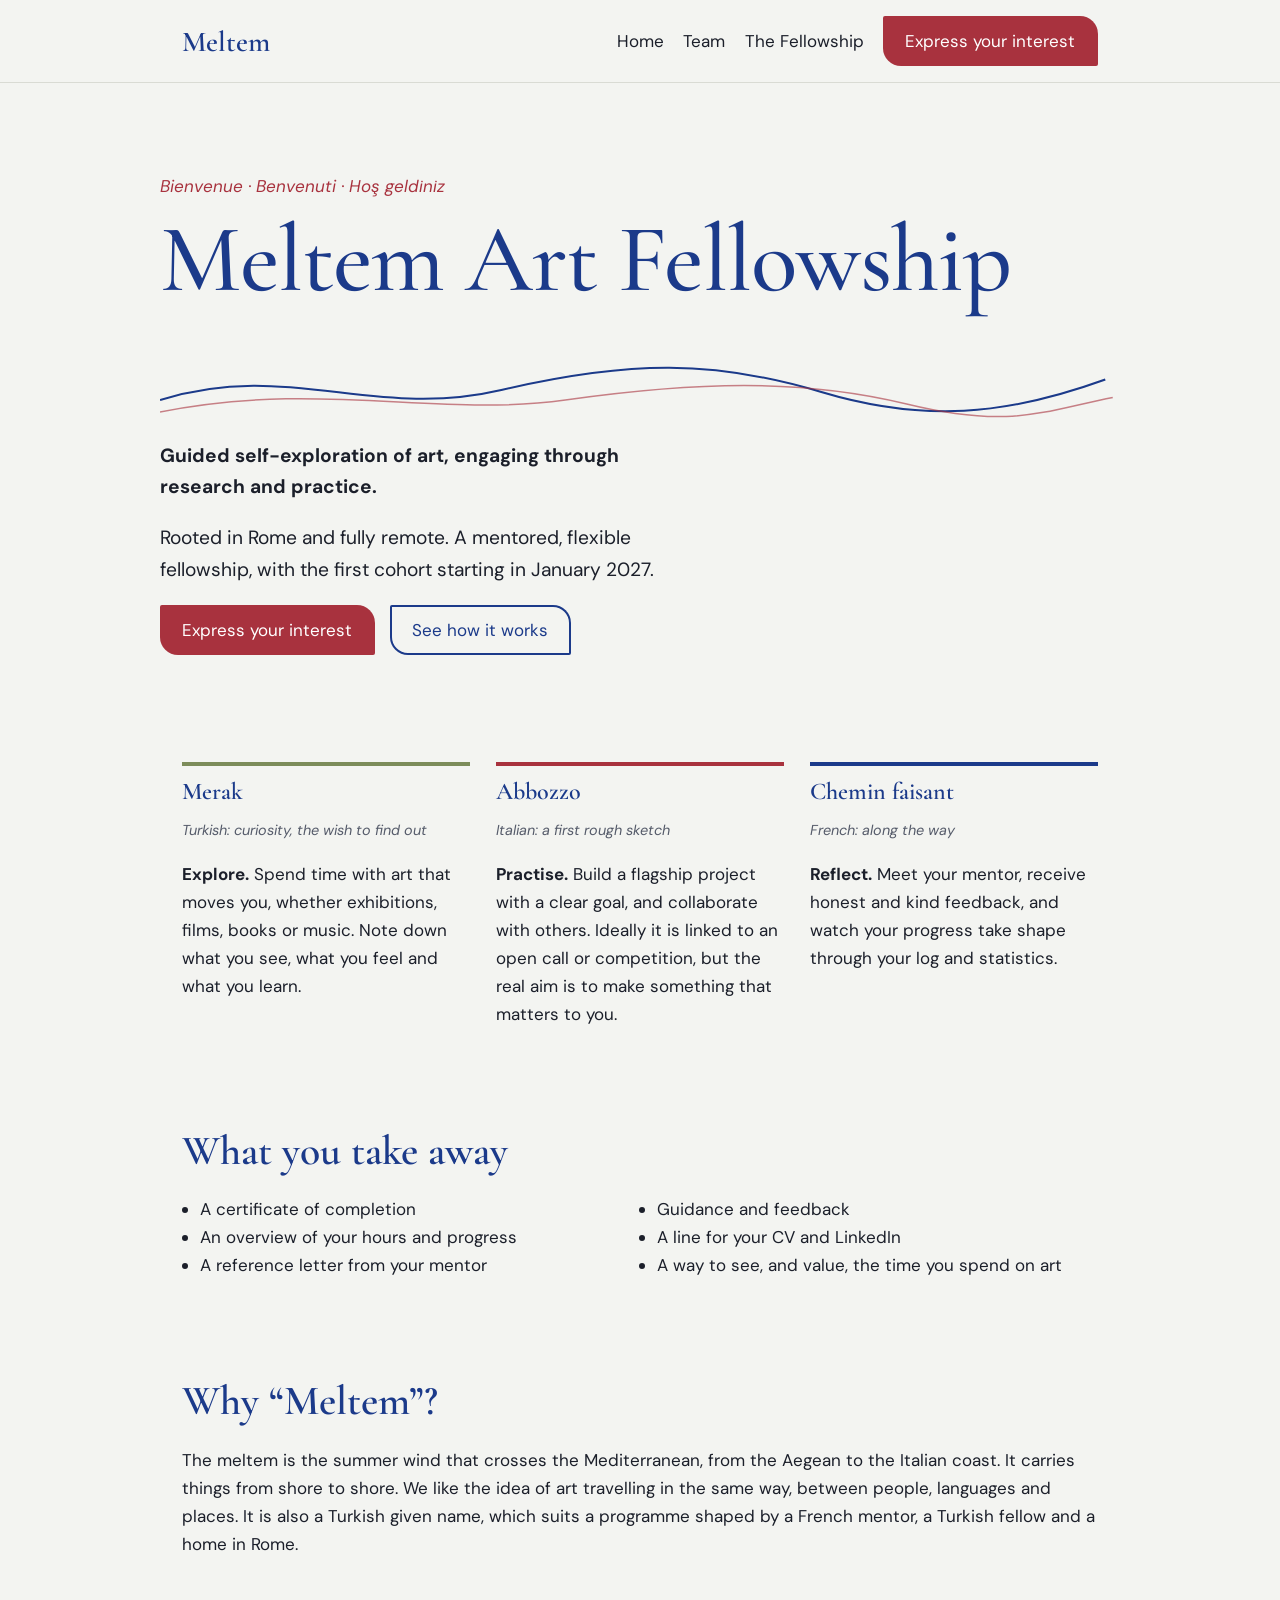
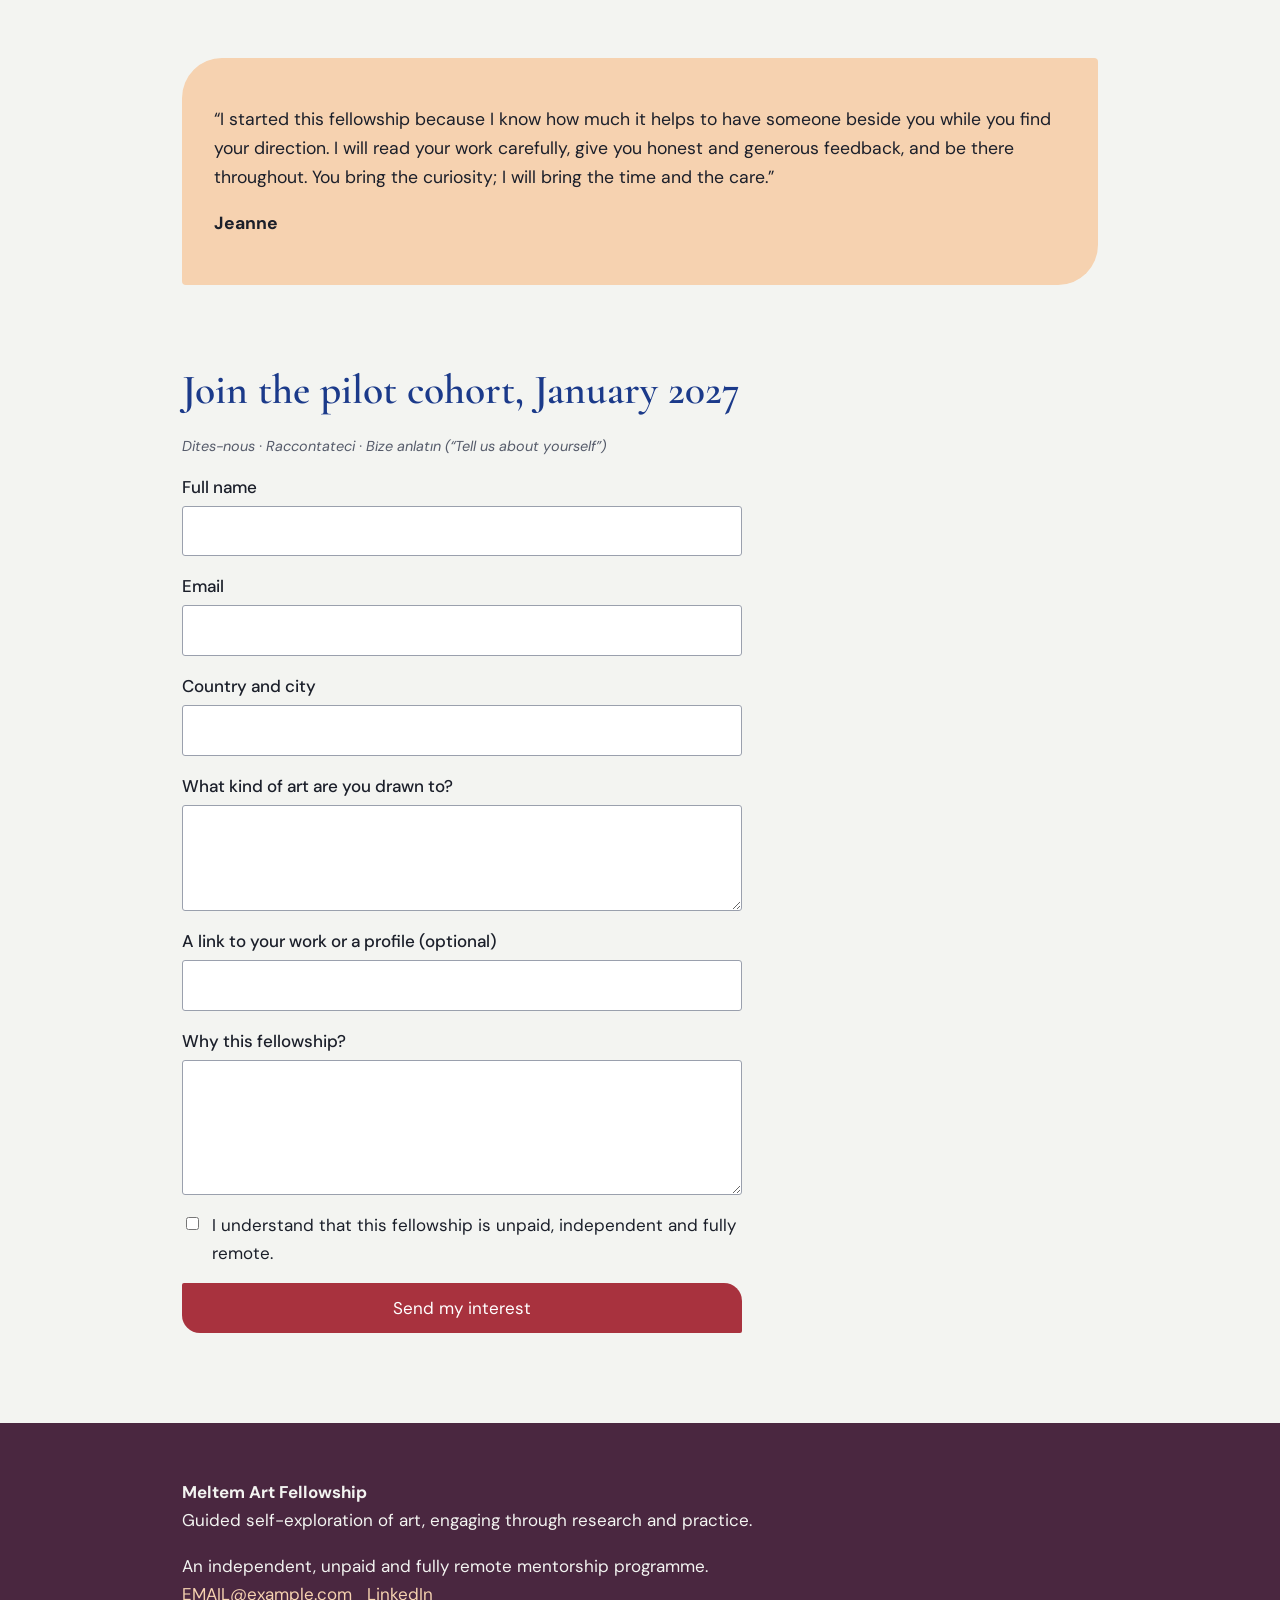
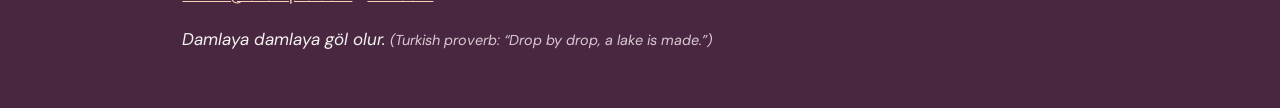
==== index.html @ 4c6376e5 "Add files via upload" ====
<!doctype html><html lang="en-GB"><head><meta charset="utf-8"><meta name="viewport" content="width=device-width,initial-scale=1"><title>Home | Meltem Art Fellowship</title><meta name="description" content="Guided self-exploration of art, engaging through research and practice. An independent, unpaid and fully remote mentorship programme."><link rel="icon" href="data:image/svg+xml,<svg xmlns=%22http://www.w3.org/2000/svg%22 viewBox=%220 0 100 100%22><text y=%2280%22 font-size=%2290%22>🌬</text></svg>"><link rel="preconnect" href="https://fonts.googleapis.com"><link rel="preconnect" href="https://fonts.gstatic.com" crossorigin><link href="https://fonts.googleapis.com/css2?family=Cormorant+Garamond:ital,wght@0,500;0,600;1,500&family=DM+Sans:wght@400;500&display=swap" rel="stylesheet"><link rel="stylesheet" href="style.css"></head><body><header><div class="wrap"><a class="logo" href="index.html">Meltem</a><nav><a href="index.html">Home</a><a href="team.html">Team</a><a href="fellowship.html">The Fellowship</a><a class="btn" href="index.html#interest">Express your interest</a></nav></div></header><main>
<div class="wrap hero"><p class="hello" lang="fr"><em>Bienvenue</em> · <span lang="it">Benvenuti</span> · <span lang="tr">Hoş geldiniz</span></p>
<h1>Meltem Art Fellowship</h1><svg class="wind" viewBox="0 0 900 60" preserveAspectRatio="none" aria-hidden="true"><path d="M0 40 C120 0 200 60 320 30 S520 0 620 32 S800 55 900 14" fill="none" stroke="#1B3A8A" stroke-width="2"/><path d="M0 52 C150 20 260 58 380 40 S600 18 700 44 S830 50 900 36" fill="none" stroke="#A8323E" stroke-width="1.5" opacity=".6"/></svg>
<p class="sub"><strong>Guided self-exploration of art, engaging through research and practice.</strong></p>
<p class="sub">Rooted in Rome and fully remote. A mentored, flexible fellowship, with the first cohort starting in January 2027.</p>
<p><a class="btn" href="#interest">Express your interest</a> &nbsp; <a class="btn alt" href="fellowship.html">See how it works</a></p></div>
<section><div class="wrap pillars">
<div><h3 lang="tr">Merak</h3><p class="tr">Turkish: curiosity, the wish to find out</p><p><strong>Explore.</strong> Spend time with art that moves you, whether exhibitions, films, books or music. Note down what you see, what you feel and what you learn.</p></div>
<div><h3 lang="it">Abbozzo</h3><p class="tr">Italian: a first rough sketch</p><p><strong>Practise.</strong> Build a flagship project with a clear goal, and collaborate with others. Ideally it is linked to an open call or competition, but the real aim is to make something that matters to you.</p></div>
<div><h3 lang="fr">Chemin faisant</h3><p class="tr">French: along the way</p><p><strong>Reflect.</strong> Meet your mentor, receive honest and kind feedback, and watch your progress take shape through your log and statistics.</p></div></div></section>
<section><div class="wrap"><h2>What you take away</h2><ul class="take"><li>A certificate of completion</li><li>An overview of your hours and progress</li><li>A reference letter from your mentor</li><li>Guidance and feedback</li><li>A line for your CV and LinkedIn</li><li>A way to see, and value, the time you spend on art</li></ul></div></section>
<section><div class="wrap"><h2>Why “Meltem”?</h2><p>The meltem is the summer wind that crosses the Mediterranean, from the Aegean to the Italian coast. It carries things from shore to shore. We like the idea of art travelling in the same way, between people, languages and places. It is also a Turkish given name, which suits a programme shaped by a French mentor, a Turkish fellow and a home in Rome.</p></div></section>
<section><div class="wrap"><div class="note"><p>“I started this fellowship because I know how much it helps to have someone beside you while you find your direction. I will read your work carefully, give you honest and generous feedback, and be there throughout. You bring the curiosity; I will bring the time and the care.”</p><p><strong>Jeanne</strong></p></div></div></section>
<section id="interest"><div class="wrap"><h2>Join the pilot cohort, January 2027</h2><p class="tr" lang="fr"><em>Dites-nous</em> · <span lang="it">Raccontateci</span> · <span lang="tr">Bize anlatın</span> <span lang="en-GB">(“Tell us about yourself”)</span></p>
<form id="f" action="https://formspree.io/f/YOUR_FORM_ID" method="POST">
<label>Full name<input name="name" required autocomplete="name"></label>
<label>Email<input type="email" name="email" required autocomplete="email"></label>
<label>Country and city<input name="location"></label>
<label>What kind of art are you drawn to?<textarea name="art_interests" rows="3" required></textarea></label>
<label>A link to your work or a profile (optional)<input type="url" name="link"></label>
<label>Why this fellowship?<textarea name="why" rows="4" required></textarea></label>
<input type="text" name="_gotcha" tabindex="-1" autocomplete="off" style="display:none">
<label class="chk"><input type="checkbox" name="understands_unpaid" value="yes" required><span>I understand that this fellowship is unpaid, independent and fully remote.</span></label>
<button class="btn" type="submit">Send my interest</button>
<p class="err" id="err" role="alert">Something went wrong and your message was not sent. Please try again, or email us directly.</p></form>
<p class="ok" id="ok" role="status">Thank you, <em lang="fr">merci</em>, <em lang="it">grazie</em>, <em lang="tr">teşekkürler</em>. We will be in touch by email soon.</p></div></section>
<script>
const f=document.getElementById("f");f.addEventListener("submit",async e=>{e.preventDefault();document.getElementById("err").style.display="none";
try{const r=await fetch(f.action,{method:"POST",body:new FormData(f),headers:{Accept:"application/json"}});
if(r.ok){f.style.display="none";document.getElementById("ok").style.display="block"}else throw 0}catch(_){document.getElementById("err").style.display="block"}});
</script>
</main><footer><div class="wrap"><p><strong>Meltem Art Fellowship</strong><br>Guided self-exploration of art, engaging through research and practice.</p><p>An independent, unpaid and fully remote mentorship programme.<br><a href="mailto:EMAIL@example.com">EMAIL@example.com</a> &nbsp; <a href="LINKEDIN_URL">LinkedIn</a></p><p lang="tr"><em>Damlaya damlaya göl olur.</em> <span class="tr" lang="en-GB">(Turkish proverb: “Drop by drop, a lake is made.”)</span></p></div></footer></body></html>
---- style.css ----
:root{--limewash:#F3F4F1;--lapis:#1B3A8A;--pomegranate:#A8323E;--fig:#4A2740;--sage:#7C8C5A;--apricot:#F6D2B0;--lemon:#F2C94C;--ink:#1B1F2A}
*{box-sizing:border-box}html{scroll-behavior:smooth}
body{margin:0;background:var(--limewash);color:var(--ink);font:17px/1.65 "DM Sans",system-ui,sans-serif}
h1,h2,h3{font-family:"Cormorant Garamond",Georgia,serif;color:var(--lapis);line-height:1.1;font-weight:600;margin:0 0 .5em}
h1{font-size:clamp(3rem,9vw,6rem);font-weight:500;letter-spacing:-.01em}h2{font-size:clamp(1.9rem,4vw,2.6rem)}h3{font-size:1.5rem}
a{color:var(--lapis)}a:focus-visible,button:focus-visible,input:focus-visible,textarea:focus-visible,summary:focus-visible{outline:3px solid var(--pomegranate);outline-offset:3px}
.wrap{max-width:960px;margin:0 auto;padding:0 1.4rem}
header{border-bottom:1px solid #d9dbd4}header .wrap{display:flex;flex-wrap:wrap;gap:.8rem 1.6rem;align-items:center;justify-content:space-between;padding-top:1rem;padding-bottom:1rem}
.logo{font:600 1.8rem "Cormorant Garamond",serif;color:var(--lapis);text-decoration:none}
nav{display:flex;flex-wrap:wrap;gap:1.2rem;align-items:center}nav a{text-decoration:none;color:var(--ink)}nav a:hover{color:var(--pomegranate)}
.btn{display:inline-block;background:var(--pomegranate);color:#fff;padding:.7rem 1.4rem;border-radius:2px 18px 2px 18px;text-decoration:none;border:0;font:inherit;cursor:pointer}
.btn:hover{background:var(--fig)}.btn.alt{background:none;color:var(--lapis);box-shadow:inset 0 0 0 2px var(--lapis)}
.hero{padding:4.5rem 0 3rem;position:relative}.hero p.sub{max-width:34rem;font-size:1.2rem}
.hello{color:var(--pomegranate);font-style:italic;margin-bottom:.4rem}
.wind{display:block;width:100%;height:60px;margin:1rem 0}
section{padding:2.6rem 0}.tr{font-size:.9rem;color:#555b6a;font-style:italic}
.pillars{display:grid;gap:1.6rem;grid-template-columns:repeat(auto-fit,minmax(240px,1fr))}
.pillars div{border-top:4px solid var(--sage);padding-top:.8rem}.pillars div:nth-child(2){border-color:var(--pomegranate)}.pillars div:nth-child(3){border-color:var(--lapis)}
.pillars h3{margin:0}
.note{background:var(--apricot);padding:1.8rem 2rem;border-radius:40px 4px 40px 4px;font-size:1.1rem}
.take{columns:2 260px;padding-left:1.1rem}
form{display:grid;gap:1rem;max-width:560px}label{display:grid;gap:.3rem;font-weight:500}
input,textarea{font:inherit;padding:.65rem .8rem;border:1px solid #9aa0ad;border-radius:3px;background:#fff}
.chk{display:flex;gap:.6rem;font-weight:400;align-items:flex-start}.chk input{margin-top:.4rem}
.ok{background:#e3e8d6;padding:1rem;border-left:4px solid var(--sage);display:none}.err{color:var(--pomegranate);display:none}
.person{display:grid;grid-template-columns:140px 1fr;gap:1.6rem;margin:1.6rem 0;align-items:start}
.ph{aspect-ratio:1;background:var(--apricot);display:grid;place-items:center;color:var(--fig);font-style:italic;border-radius:70px 4px 70px 4px;text-align:center;font-size:.9rem}
.ph.s{background:#e3e8d6;border-radius:4px 70px 4px 70px}
@media(max-width:560px){.person{grid-template-columns:1fr}.ph{max-width:140px}}
ol.steps{padding-left:1.2rem}ol.steps li{margin-bottom:.8rem;padding-left:.3rem}
details{border-bottom:1px solid #d0d3cb;padding:.9rem 0}summary{cursor:pointer;font-weight:600;color:var(--lapis)}details p{margin:.6rem 0 0}
footer{background:var(--fig);color:var(--limewash);padding:2.4rem 0;margin-top:3rem}footer a{color:var(--apricot)}footer .tr{color:#d9c9d3}
@media(prefers-reduced-motion:no-preference){.wind path{stroke-dasharray:900;stroke-dashoffset:900;animation:d 3s ease forwards}@keyframes d{to{stroke-dashoffset:0}}}
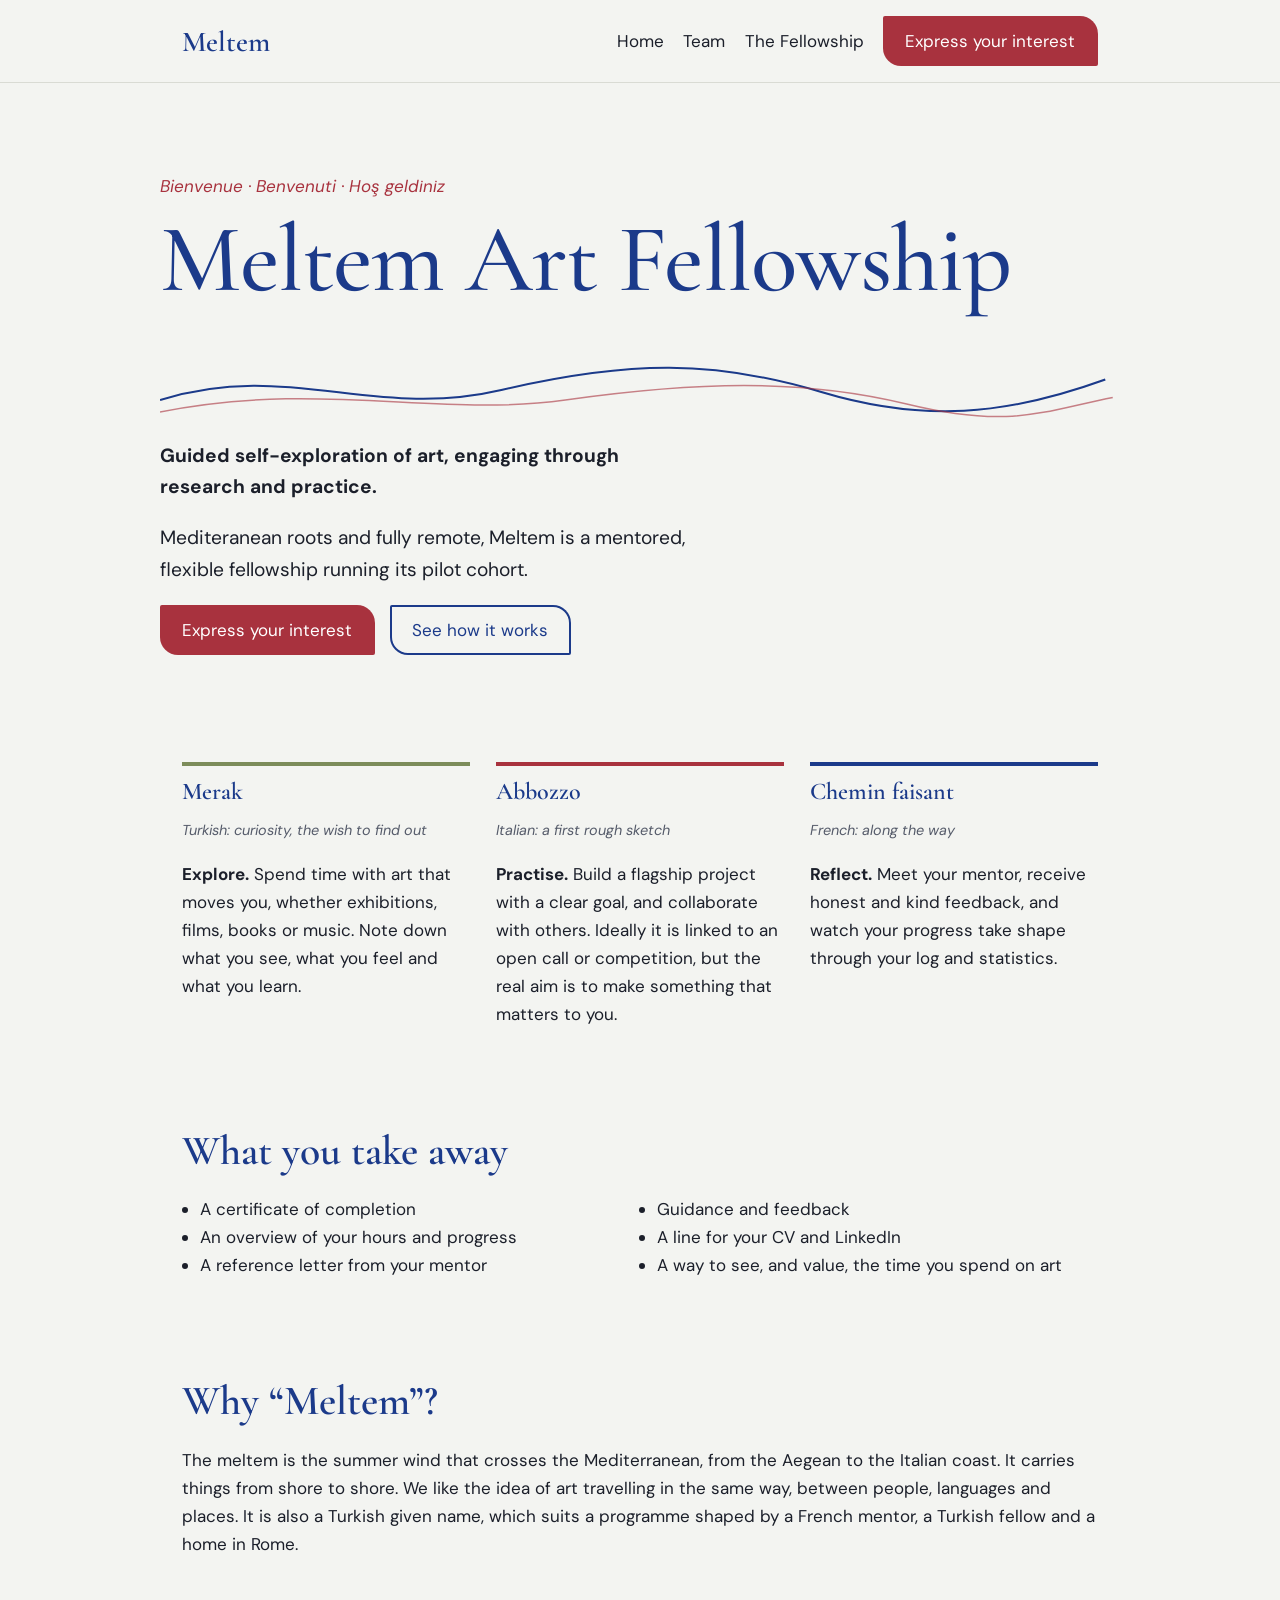
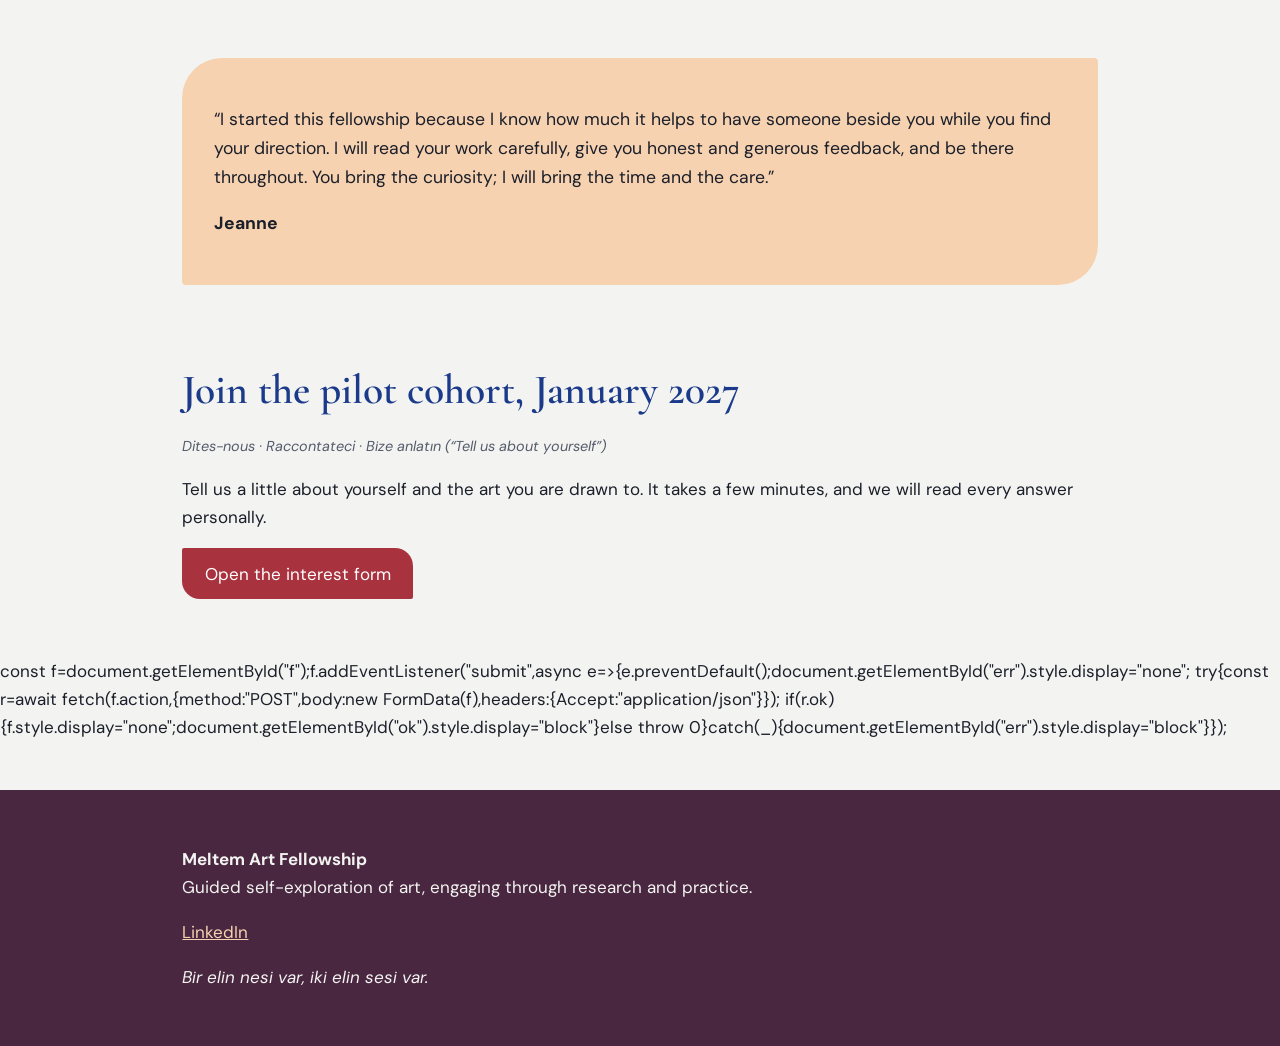
==== commit e29219cf: "Update index.html" ====
--- a/index.html
+++ b/index.html
@@ -2,7 +2,7 @@
 <div class="wrap hero"><p class="hello" lang="fr"><em>Bienvenue</em> · <span lang="it">Benvenuti</span> · <span lang="tr">Hoş geldiniz</span></p>
 <h1>Meltem Art Fellowship</h1><svg class="wind" viewBox="0 0 900 60" preserveAspectRatio="none" aria-hidden="true"><path d="M0 40 C120 0 200 60 320 30 S520 0 620 32 S800 55 900 14" fill="none" stroke="#1B3A8A" stroke-width="2"/><path d="M0 52 C150 20 260 58 380 40 S600 18 700 44 S830 50 900 36" fill="none" stroke="#A8323E" stroke-width="1.5" opacity=".6"/></svg>
 <p class="sub"><strong>Guided self-exploration of art, engaging through research and practice.</strong></p>
-<p class="sub">Rooted in Rome and fully remote. A mentored, flexible fellowship, with the first cohort starting in January 2027.</p>
+<p class="sub">Mediteranean roots and fully remote, Meltem is a mentored, flexible fellowship running its pilot cohort.</p>
 <p><a class="btn" href="#interest">Express your interest</a> &nbsp; <a class="btn alt" href="fellowship.html">See how it works</a></p></div>
 <section><div class="wrap pillars">
 <div><h3 lang="tr">Merak</h3><p class="tr">Turkish: curiosity, the wish to find out</p><p><strong>Explore.</strong> Spend time with art that moves you, whether exhibitions, films, books or music. Note down what you see, what you feel and what you learn.</p></div>
@@ -12,21 +12,10 @@
 <section><div class="wrap"><h2>Why “Meltem”?</h2><p>The meltem is the summer wind that crosses the Mediterranean, from the Aegean to the Italian coast. It carries things from shore to shore. We like the idea of art travelling in the same way, between people, languages and places. It is also a Turkish given name, which suits a programme shaped by a French mentor, a Turkish fellow and a home in Rome.</p></div></section>
 <section><div class="wrap"><div class="note"><p>“I started this fellowship because I know how much it helps to have someone beside you while you find your direction. I will read your work carefully, give you honest and generous feedback, and be there throughout. You bring the curiosity; I will bring the time and the care.”</p><p><strong>Jeanne</strong></p></div></div></section>
 <section id="interest"><div class="wrap"><h2>Join the pilot cohort, January 2027</h2><p class="tr" lang="fr"><em>Dites-nous</em> · <span lang="it">Raccontateci</span> · <span lang="tr">Bize anlatın</span> <span lang="en-GB">(“Tell us about yourself”)</span></p>
-<form id="f" action="https://formspree.io/f/YOUR_FORM_ID" method="POST">
-<label>Full name<input name="name" required autocomplete="name"></label>
-<label>Email<input type="email" name="email" required autocomplete="email"></label>
-<label>Country and city<input name="location"></label>
-<label>What kind of art are you drawn to?<textarea name="art_interests" rows="3" required></textarea></label>
-<label>A link to your work or a profile (optional)<input type="url" name="link"></label>
-<label>Why this fellowship?<textarea name="why" rows="4" required></textarea></label>
-<input type="text" name="_gotcha" tabindex="-1" autocomplete="off" style="display:none">
-<label class="chk"><input type="checkbox" name="understands_unpaid" value="yes" required><span>I understand that this fellowship is unpaid, independent and fully remote.</span></label>
-<button class="btn" type="submit">Send my interest</button>
-<p class="err" id="err" role="alert">Something went wrong and your message was not sent. Please try again, or email us directly.</p></form>
-<p class="ok" id="ok" role="status">Thank you, <em lang="fr">merci</em>, <em lang="it">grazie</em>, <em lang="tr">teşekkürler</em>. We will be in touch by email soon.</p></div></section>
-<script>
+<p>Tell us a little about yourself and the art you are drawn to. It takes a few minutes, and we will read every answer personally.</p>
+<p><a class="btn" href="https://forms.gle/pwZK6wfSBd78i68z5" target="_blank" rel="noopener">Open the interest form</a></p></div></section>
 const f=document.getElementById("f");f.addEventListener("submit",async e=>{e.preventDefault();document.getElementById("err").style.display="none";
 try{const r=await fetch(f.action,{method:"POST",body:new FormData(f),headers:{Accept:"application/json"}});
 if(r.ok){f.style.display="none";document.getElementById("ok").style.display="block"}else throw 0}catch(_){document.getElementById("err").style.display="block"}});
 </script>
-</main><footer><div class="wrap"><p><strong>Meltem Art Fellowship</strong><br>Guided self-exploration of art, engaging through research and practice.</p><p>An independent, unpaid and fully remote mentorship programme.<br><a href="mailto:EMAIL@example.com">EMAIL@example.com</a> &nbsp; <a href="LINKEDIN_URL">LinkedIn</a></p><p lang="tr"><em>Damlaya damlaya göl olur.</em> <span class="tr" lang="en-GB">(Turkish proverb: “Drop by drop, a lake is made.”)</span></p></div></footer></body></html>
+</main><footer><div class="wrap"><p><strong>Meltem Art Fellowship</strong><br>Guided self-exploration of art, engaging through research and practice.</p><p><a href="LINKEDIN_URL">LinkedIn</a></p><p lang="tr"><em>Bir elin nesi var, iki elin sesi var.</em></p></div></footer></body></html>
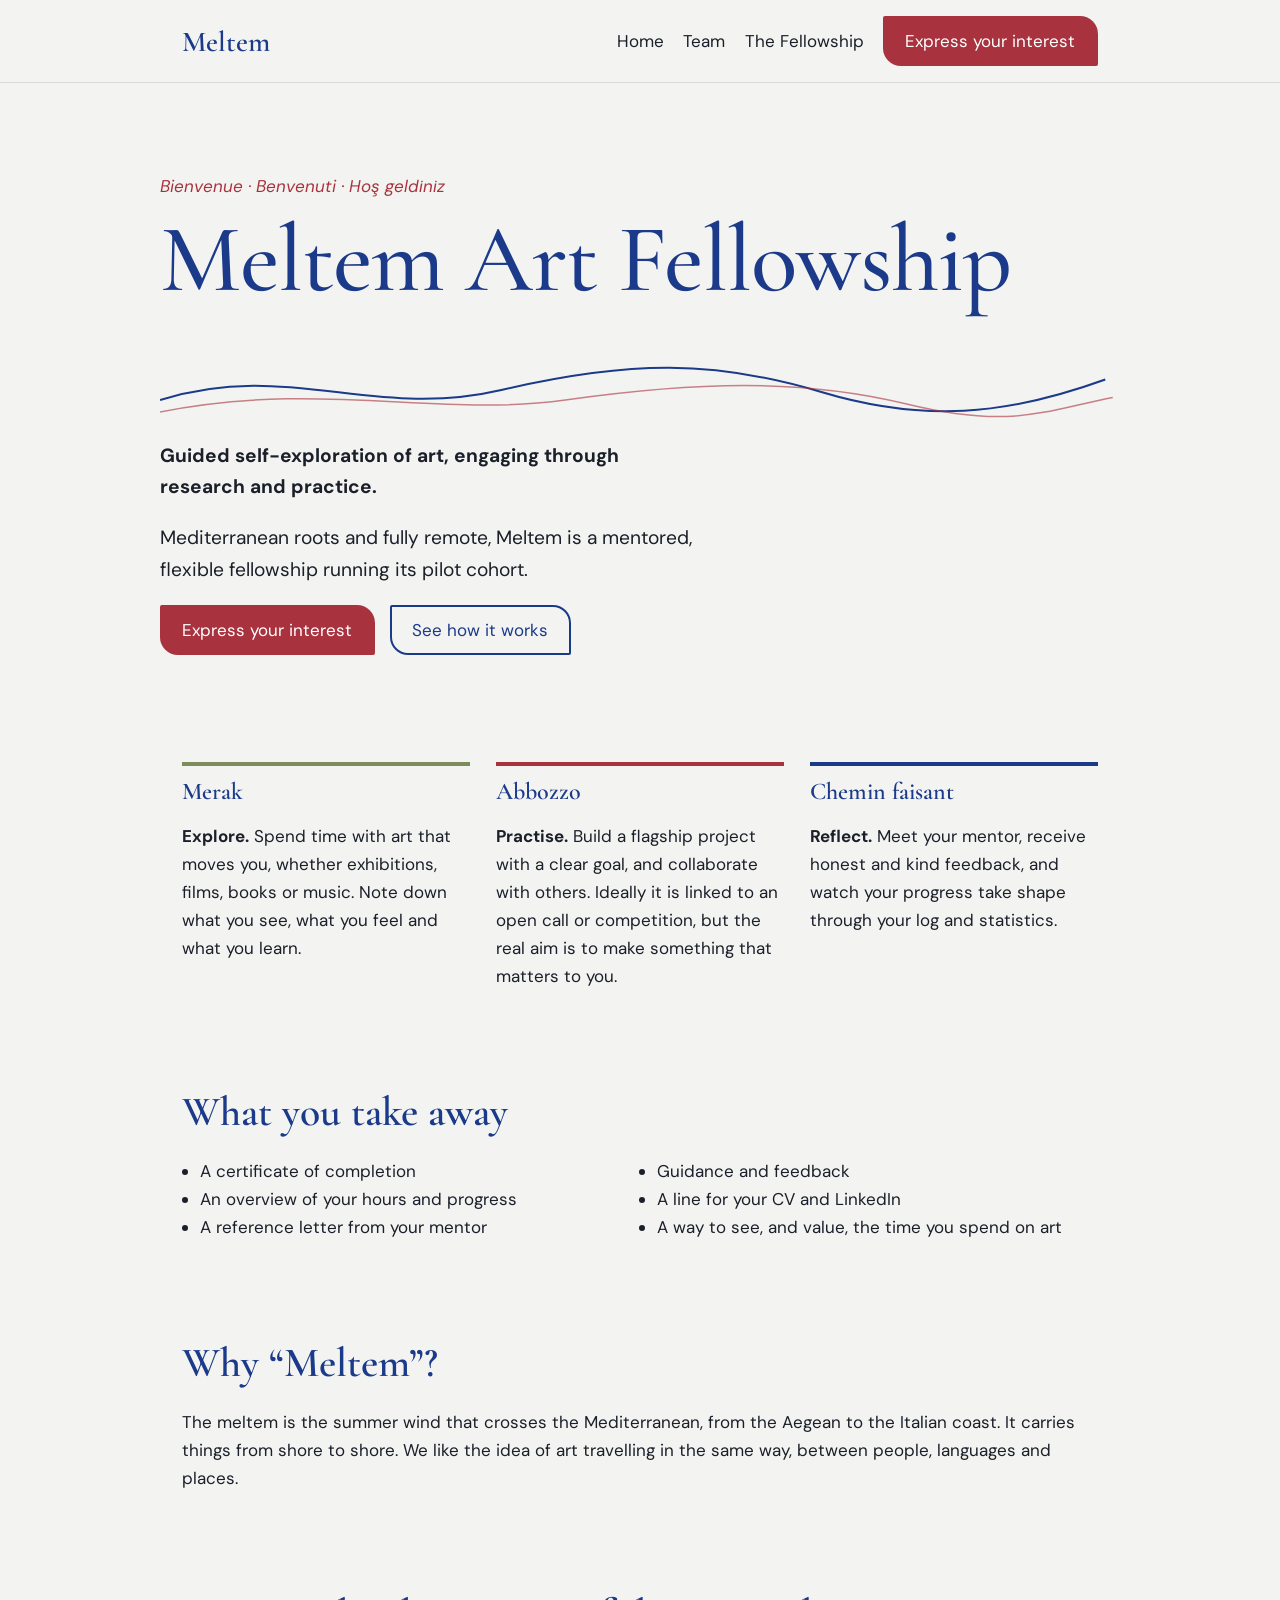
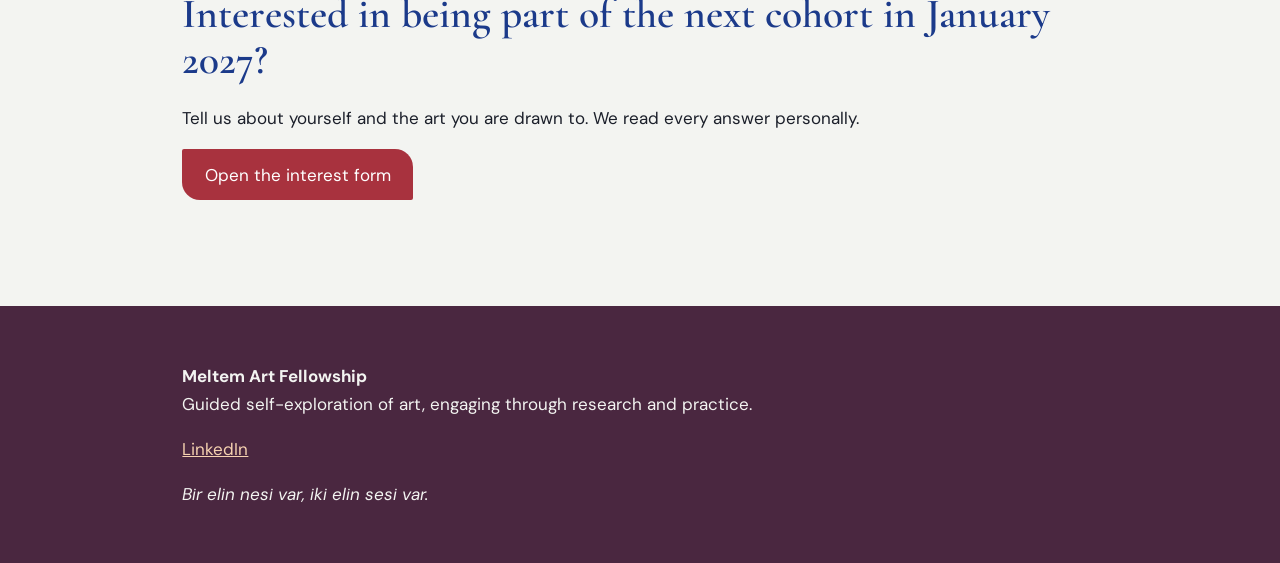
==== commit da48f34d: "Update index.html" ====
--- a/index.html
+++ b/index.html
@@ -2,20 +2,15 @@
 <div class="wrap hero"><p class="hello" lang="fr"><em>Bienvenue</em> · <span lang="it">Benvenuti</span> · <span lang="tr">Hoş geldiniz</span></p>
 <h1>Meltem Art Fellowship</h1><svg class="wind" viewBox="0 0 900 60" preserveAspectRatio="none" aria-hidden="true"><path d="M0 40 C120 0 200 60 320 30 S520 0 620 32 S800 55 900 14" fill="none" stroke="#1B3A8A" stroke-width="2"/><path d="M0 52 C150 20 260 58 380 40 S600 18 700 44 S830 50 900 36" fill="none" stroke="#A8323E" stroke-width="1.5" opacity=".6"/></svg>
 <p class="sub"><strong>Guided self-exploration of art, engaging through research and practice.</strong></p>
-<p class="sub">Mediteranean roots and fully remote, Meltem is a mentored, flexible fellowship running its pilot cohort.</p>
+<p class="sub">Mediterranean roots and fully remote, Meltem is a mentored, flexible fellowship running its pilot cohort.</p>
 <p><a class="btn" href="#interest">Express your interest</a> &nbsp; <a class="btn alt" href="fellowship.html">See how it works</a></p></div>
 <section><div class="wrap pillars">
-<div><h3 lang="tr">Merak</h3><p class="tr">Turkish: curiosity, the wish to find out</p><p><strong>Explore.</strong> Spend time with art that moves you, whether exhibitions, films, books or music. Note down what you see, what you feel and what you learn.</p></div>
-<div><h3 lang="it">Abbozzo</h3><p class="tr">Italian: a first rough sketch</p><p><strong>Practise.</strong> Build a flagship project with a clear goal, and collaborate with others. Ideally it is linked to an open call or competition, but the real aim is to make something that matters to you.</p></div>
-<div><h3 lang="fr">Chemin faisant</h3><p class="tr">French: along the way</p><p><strong>Reflect.</strong> Meet your mentor, receive honest and kind feedback, and watch your progress take shape through your log and statistics.</p></div></div></section>
+<div><h3 lang="tr">Merak</h3><p><strong>Explore.</strong> Spend time with art that moves you, whether exhibitions, films, books or music. Note down what you see, what you feel and what you learn.</p></div>
+<div><h3 lang="it">Abbozzo</h3><p><strong>Practise.</strong> Build a flagship project with a clear goal, and collaborate with others. Ideally it is linked to an open call or competition, but the real aim is to make something that matters to you.</p></div>
+<div><h3 lang="fr">Chemin faisant</h3><p><strong>Reflect.</strong> Meet your mentor, receive honest and kind feedback, and watch your progress take shape through your log and statistics.</p></div></div></section>
 <section><div class="wrap"><h2>What you take away</h2><ul class="take"><li>A certificate of completion</li><li>An overview of your hours and progress</li><li>A reference letter from your mentor</li><li>Guidance and feedback</li><li>A line for your CV and LinkedIn</li><li>A way to see, and value, the time you spend on art</li></ul></div></section>
-<section><div class="wrap"><h2>Why “Meltem”?</h2><p>The meltem is the summer wind that crosses the Mediterranean, from the Aegean to the Italian coast. It carries things from shore to shore. We like the idea of art travelling in the same way, between people, languages and places. It is also a Turkish given name, which suits a programme shaped by a French mentor, a Turkish fellow and a home in Rome.</p></div></section>
-<section><div class="wrap"><div class="note"><p>“I started this fellowship because I know how much it helps to have someone beside you while you find your direction. I will read your work carefully, give you honest and generous feedback, and be there throughout. You bring the curiosity; I will bring the time and the care.”</p><p><strong>Jeanne</strong></p></div></div></section>
-<section id="interest"><div class="wrap"><h2>Join the pilot cohort, January 2027</h2><p class="tr" lang="fr"><em>Dites-nous</em> · <span lang="it">Raccontateci</span> · <span lang="tr">Bize anlatın</span> <span lang="en-GB">(“Tell us about yourself”)</span></p>
-<p>Tell us a little about yourself and the art you are drawn to. It takes a few minutes, and we will read every answer personally.</p>
+<section><div class="wrap"><h2>Why “Meltem”?</h2><p>The meltem is the summer wind that crosses the Mediterranean, from the Aegean to the Italian coast. It carries things from shore to shore. We like the idea of art travelling in the same way, between people, languages and places.</p></div></section>
+<section id="interest"><div class="wrap"><h2>Interested in being part of the next cohort in January 2027?</h2>
+<p>Tell us about yourself and the art you are drawn to. We read every answer personally.</p>
 <p><a class="btn" href="https://forms.gle/pwZK6wfSBd78i68z5" target="_blank" rel="noopener">Open the interest form</a></p></div></section>
-const f=document.getElementById("f");f.addEventListener("submit",async e=>{e.preventDefault();document.getElementById("err").style.display="none";
-try{const r=await fetch(f.action,{method:"POST",body:new FormData(f),headers:{Accept:"application/json"}});
-if(r.ok){f.style.display="none";document.getElementById("ok").style.display="block"}else throw 0}catch(_){document.getElementById("err").style.display="block"}});
-</script>
 </main><footer><div class="wrap"><p><strong>Meltem Art Fellowship</strong><br>Guided self-exploration of art, engaging through research and practice.</p><p><a href="LINKEDIN_URL">LinkedIn</a></p><p lang="tr"><em>Bir elin nesi var, iki elin sesi var.</em></p></div></footer></body></html>
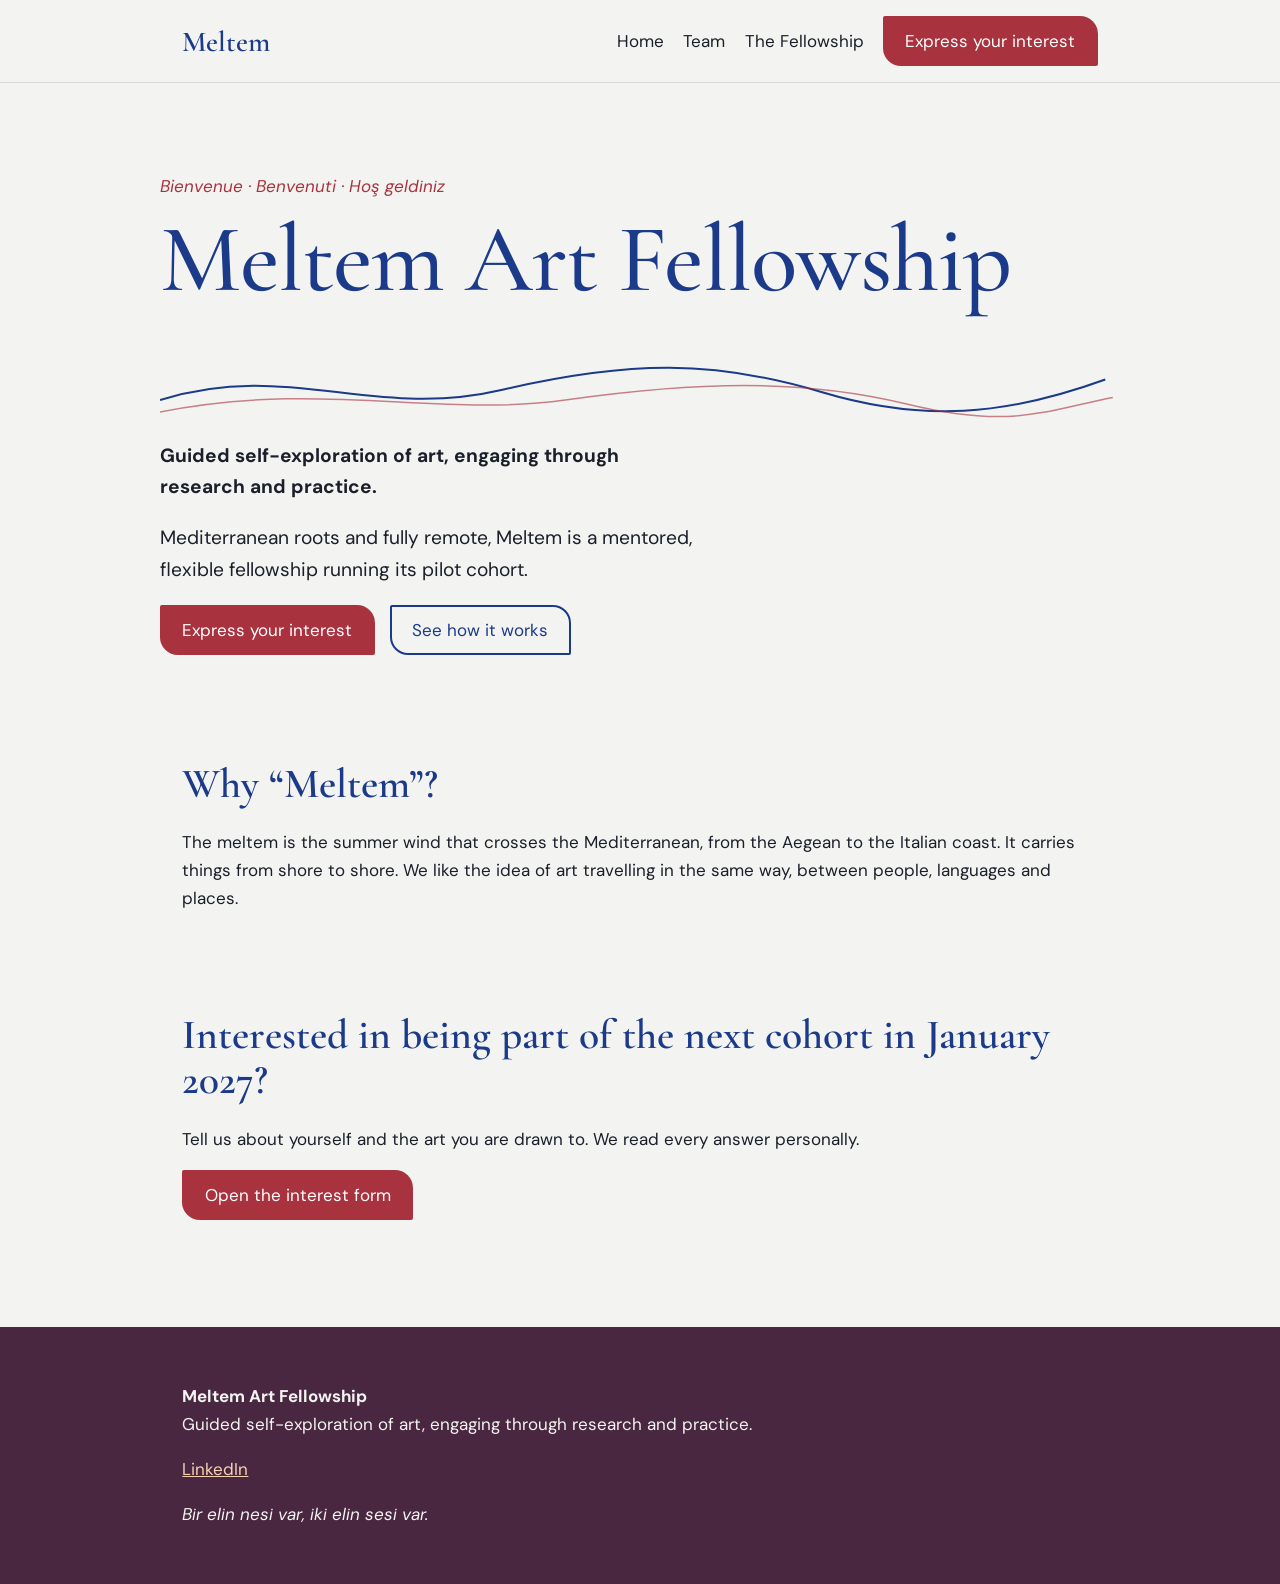
==== commit 20868817: "Update index.html" ====
--- a/index.html
+++ b/index.html
@@ -4,11 +4,6 @@
 <p class="sub"><strong>Guided self-exploration of art, engaging through research and practice.</strong></p>
 <p class="sub">Mediterranean roots and fully remote, Meltem is a mentored, flexible fellowship running its pilot cohort.</p>
 <p><a class="btn" href="#interest">Express your interest</a> &nbsp; <a class="btn alt" href="fellowship.html">See how it works</a></p></div>
-<section><div class="wrap pillars">
-<div><h3 lang="tr">Merak</h3><p><strong>Explore.</strong> Spend time with art that moves you, whether exhibitions, films, books or music. Note down what you see, what you feel and what you learn.</p></div>
-<div><h3 lang="it">Abbozzo</h3><p><strong>Practise.</strong> Build a flagship project with a clear goal, and collaborate with others. Ideally it is linked to an open call or competition, but the real aim is to make something that matters to you.</p></div>
-<div><h3 lang="fr">Chemin faisant</h3><p><strong>Reflect.</strong> Meet your mentor, receive honest and kind feedback, and watch your progress take shape through your log and statistics.</p></div></div></section>
-<section><div class="wrap"><h2>What you take away</h2><ul class="take"><li>A certificate of completion</li><li>An overview of your hours and progress</li><li>A reference letter from your mentor</li><li>Guidance and feedback</li><li>A line for your CV and LinkedIn</li><li>A way to see, and value, the time you spend on art</li></ul></div></section>
 <section><div class="wrap"><h2>Why “Meltem”?</h2><p>The meltem is the summer wind that crosses the Mediterranean, from the Aegean to the Italian coast. It carries things from shore to shore. We like the idea of art travelling in the same way, between people, languages and places.</p></div></section>
 <section id="interest"><div class="wrap"><h2>Interested in being part of the next cohort in January 2027?</h2>
 <p>Tell us about yourself and the art you are drawn to. We read every answer personally.</p>
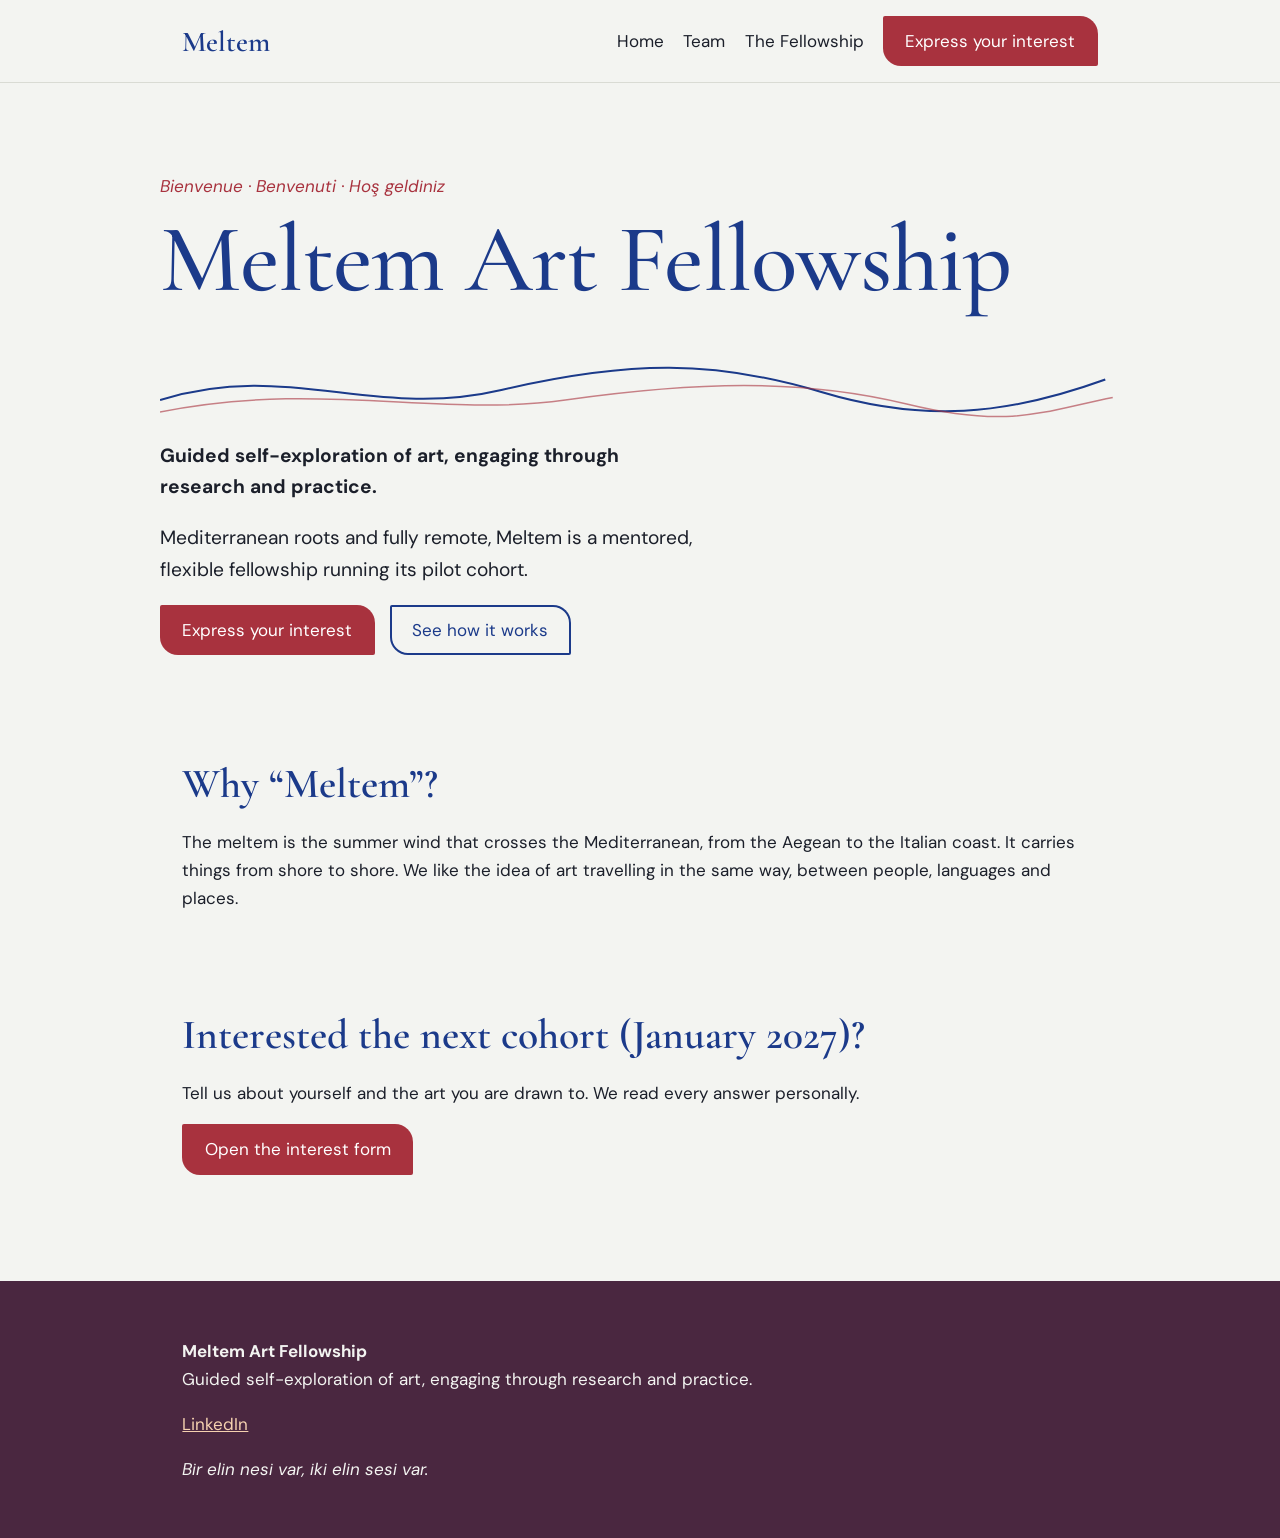
==== commit cd2ddeff: "Update index.html" ====
--- a/index.html
+++ b/index.html
@@ -5,7 +5,7 @@
 <p class="sub">Mediterranean roots and fully remote, Meltem is a mentored, flexible fellowship running its pilot cohort.</p>
 <p><a class="btn" href="#interest">Express your interest</a> &nbsp; <a class="btn alt" href="fellowship.html">See how it works</a></p></div>
 <section><div class="wrap"><h2>Why “Meltem”?</h2><p>The meltem is the summer wind that crosses the Mediterranean, from the Aegean to the Italian coast. It carries things from shore to shore. We like the idea of art travelling in the same way, between people, languages and places.</p></div></section>
-<section id="interest"><div class="wrap"><h2>Interested in being part of the next cohort in January 2027?</h2>
+<section id="interest"><div class="wrap"><h2>Interested the next cohort (January 2027)?</h2>
 <p>Tell us about yourself and the art you are drawn to. We read every answer personally.</p>
 <p><a class="btn" href="https://forms.gle/pwZK6wfSBd78i68z5" target="_blank" rel="noopener">Open the interest form</a></p></div></section>
 </main><footer><div class="wrap"><p><strong>Meltem Art Fellowship</strong><br>Guided self-exploration of art, engaging through research and practice.</p><p><a href="LINKEDIN_URL">LinkedIn</a></p><p lang="tr"><em>Bir elin nesi var, iki elin sesi var.</em></p></div></footer></body></html>
